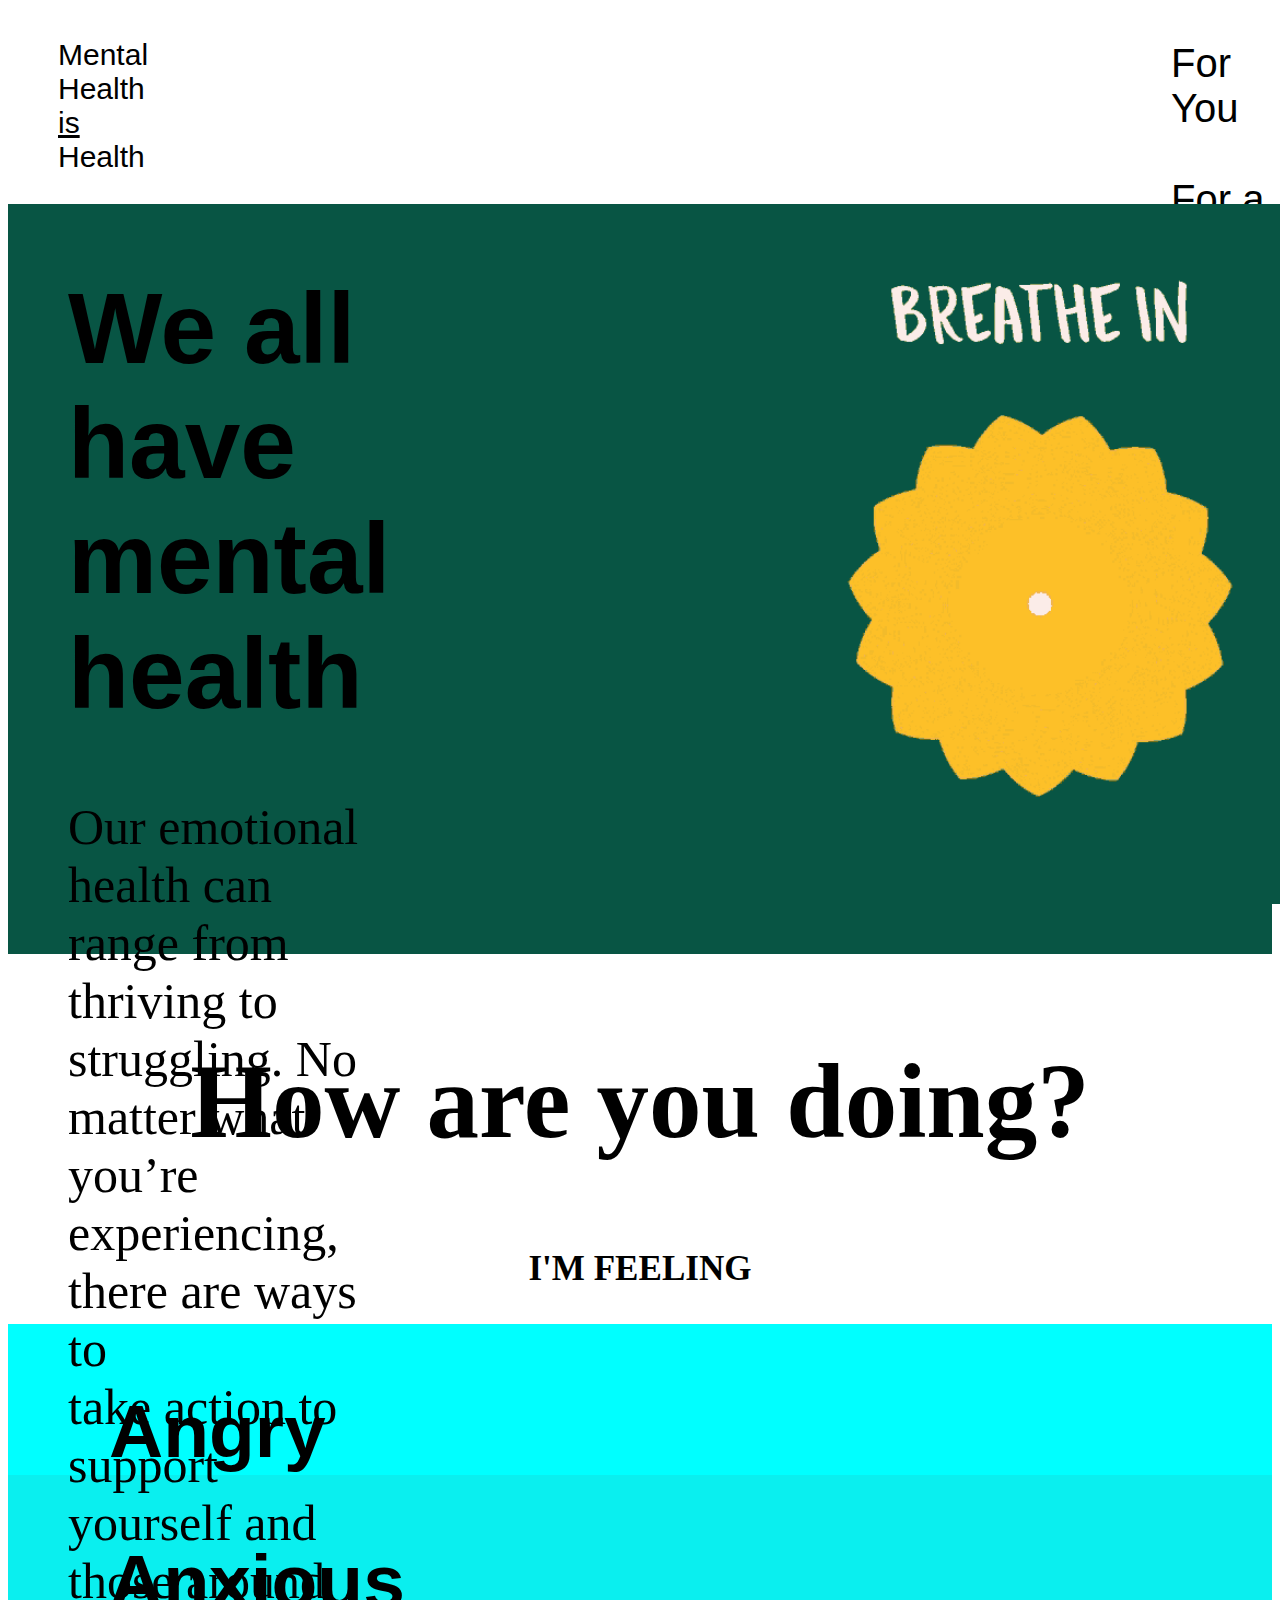
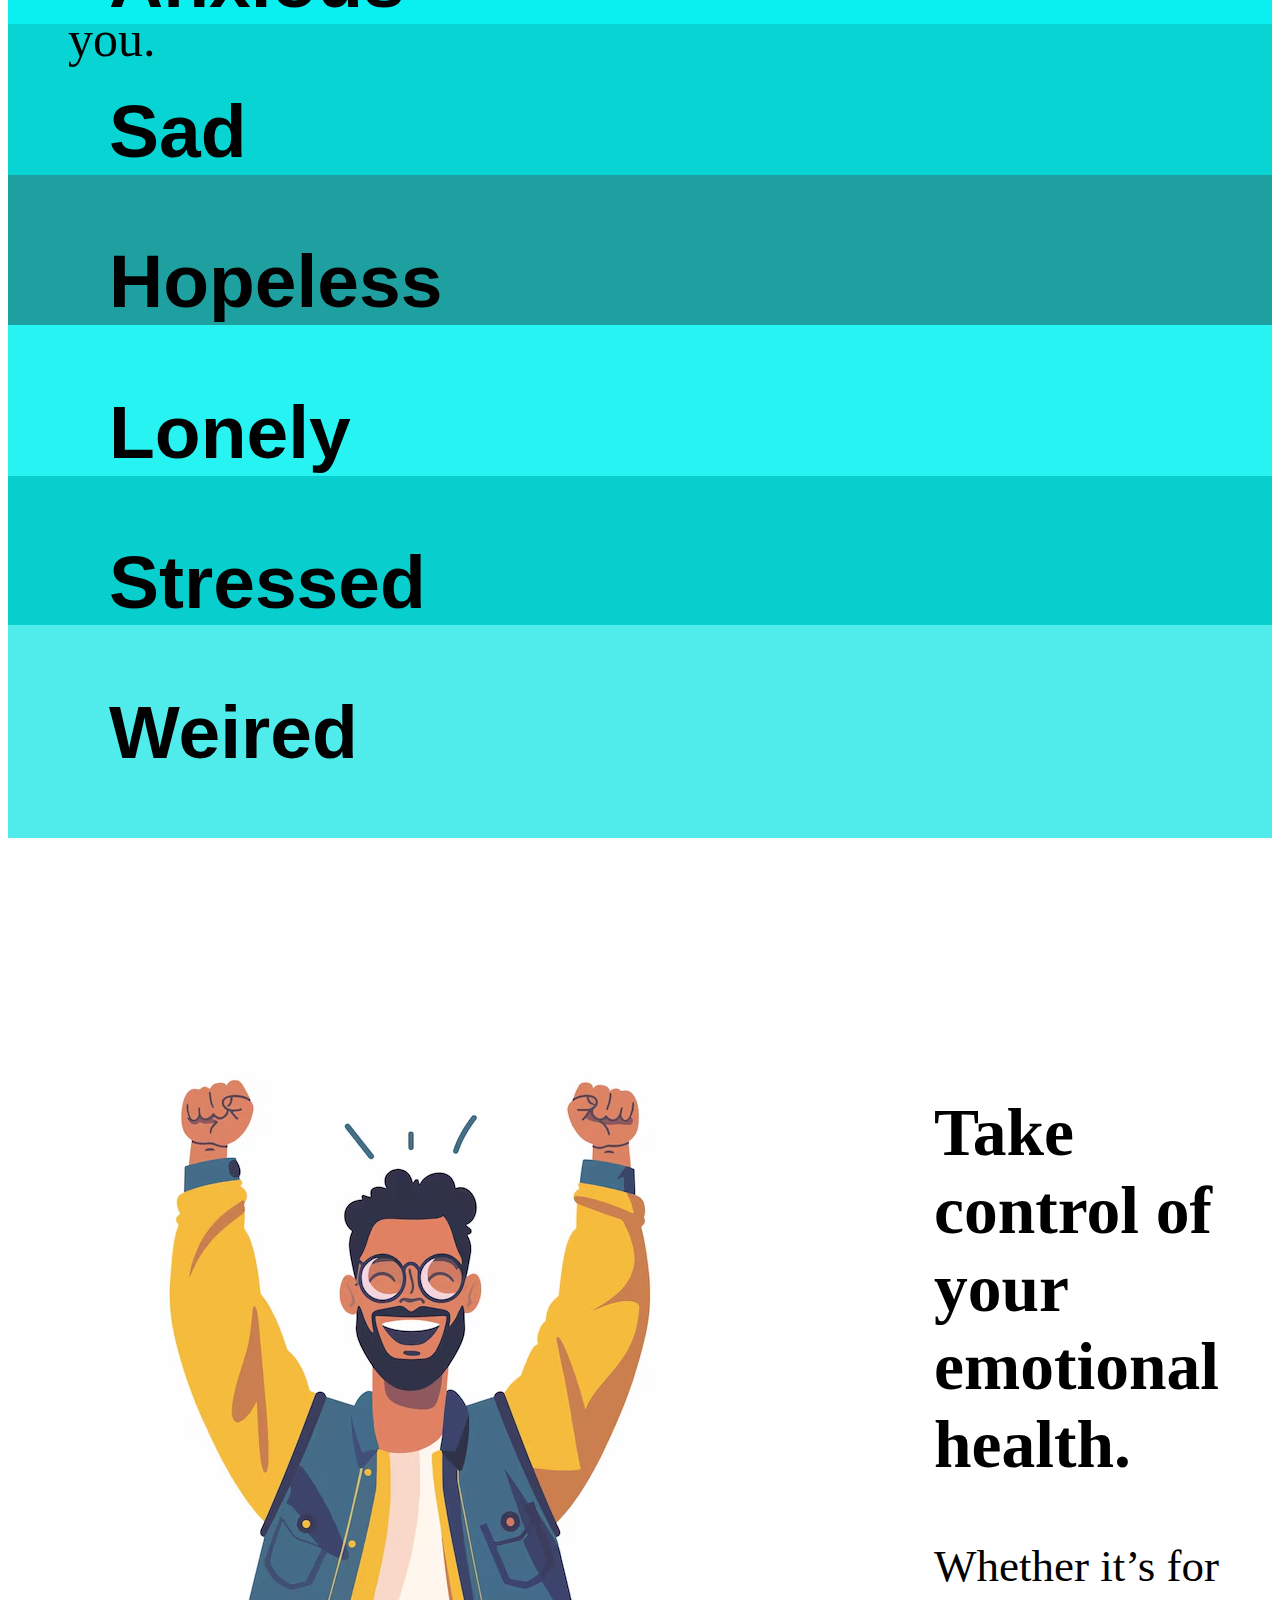
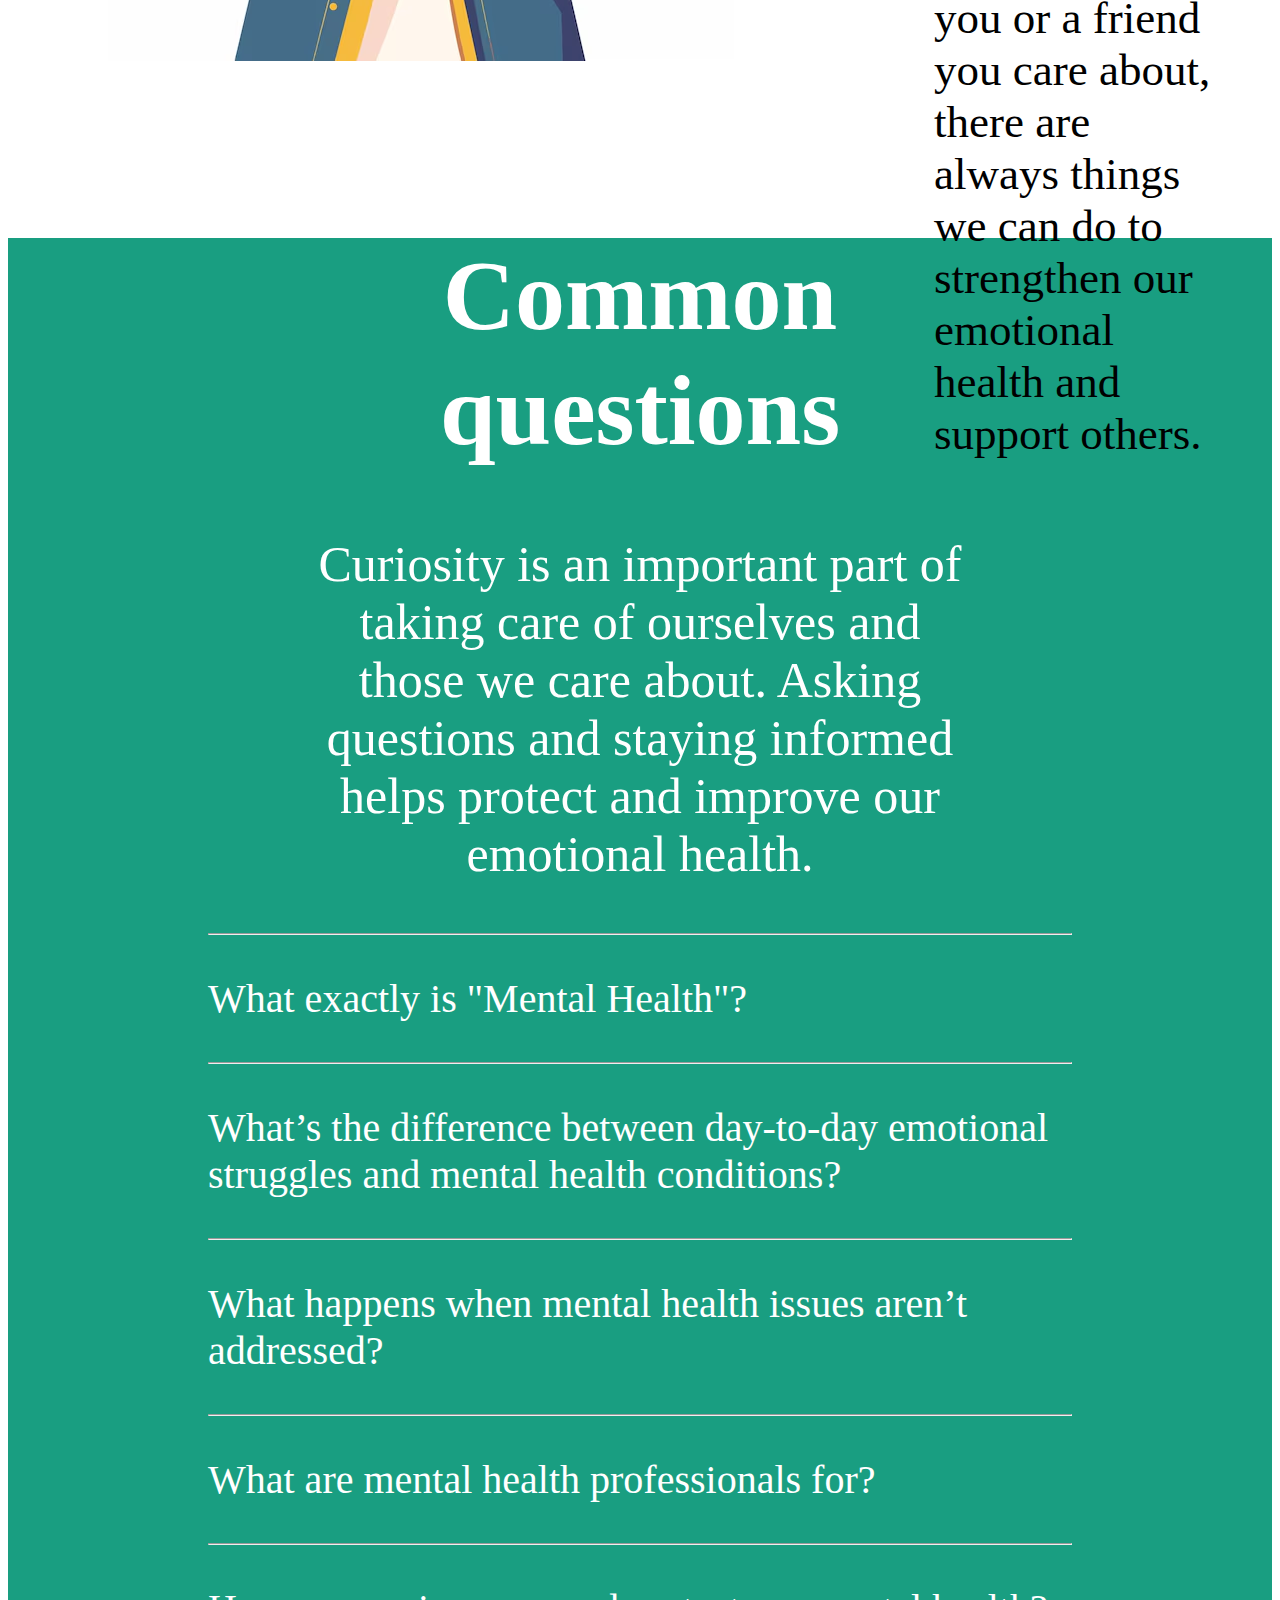
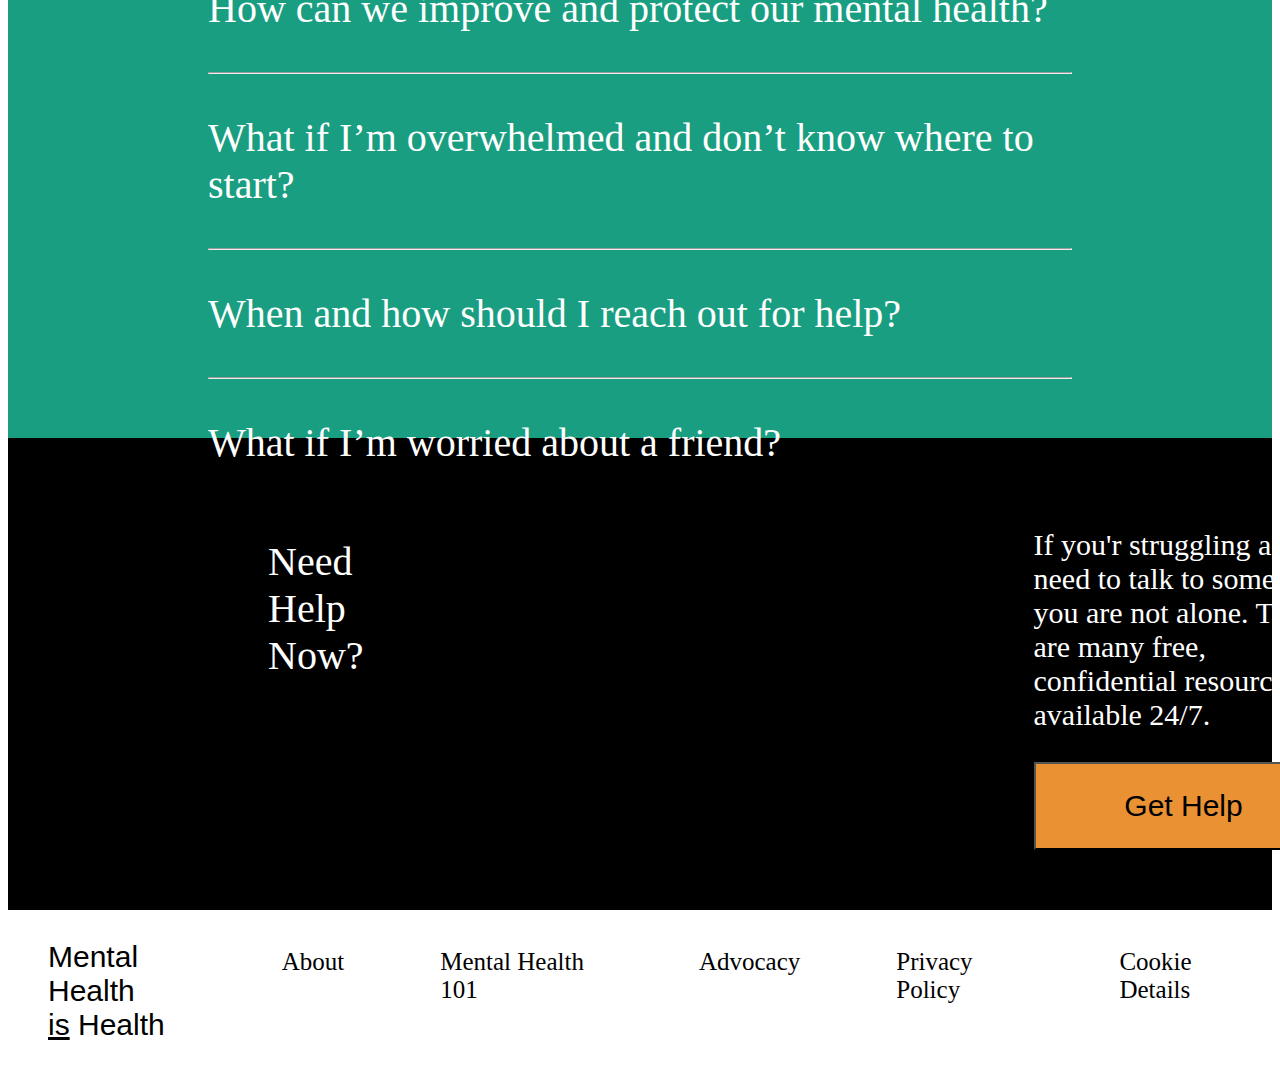
==== index.html @ 72ff442b "Add files via upload" ====
<!DOCTYPE html>
<html lang="en">
<head>
    <meta charset="UTF-8">
    <meta name="viewport" content="width=device-width, initial-scale=1.0">
    <title>Mental Health</title>
    <link rel="stylesheet" href="index.css">
</head>
<body>
    <div id="div1">
        <div id="div11">
            <p>Mental Health <br><u>is</u> Health</p>
        </div>

        <div id="div12">
            <ul>
                <li><a href="foryou.html">For You</a></li>
                <li><a href="forfriend.html">For a Friend</a></li>
                <li><a href="gethelp.html">SOS</a></li>
            </ul>
        </div>
    </div>
    <div id="div2">
        <div id="div21">
            <h1>We all have<br> mental health</h1>
            <p> Our emotional health can range from<br> thriving to struggling. No matter what<br> you’re experiencing, there are ways to<br> take action to support yourself and<br> those around you.
            </p>
        </div>
        <div id="div22">
            <a href="https://www.youtube.com/shorts/FWYkom7Enf8" target="_blank"><img src="images/breath2.gif" height="700px" width="700px" alt="no"  >
            </a>
        </div>
    </div>
    <div id="div3">
        <div id="div31">
            <h2>How are you doing?</h2>
        </div>
        <div id="div32">
            <h3>I'M FEELING</h3>
        </div>
        <div id="div33">
            <div id="div331">
                <a href="angry.html"><div id="anger"><h2>Angry</h2></div></a>
            </div>
            <div id="div332">
                <a href="anxious.html"><div id="anxious"><h2>Anxious</h2></div></a>
            </div>
            <div id="div333">
                <a href="sad.html"><div id="sad"><h2>Sad</h2></div></a>
            </div>
            <div id="div334">
                <a href="hopeless.html"><div id="hopeless"><h2>Hopeless</h2></div></a>
            </div>
            <div id="div335">
                <a href="lonely.html"><div id="lonely"><h2>Lonely</h2></div></a>
            </div>
            <div id="div336">
                <a href="streesed.html"><div id="stressed"><h2>Stressed</h2></div></a>
            </div>
            <div id="div337">
                <a href="fweired.html"><div id="weired"><h2>Weired</h2></div></a>
            </div>
            
        </div>
    </div>
    <div id="div4">
        <div id="div41"><img src="images/happy.avif" alt="no"></div>
        <div id="div42">
            <h2>Take control of your emotional health.</h2>
            <p>Whether it’s for you or a friend you care about, there are always things we can do to strengthen our emotional health and support others.</p>
        </div>
    </div>
    <div id="colour">
    <div id="div5">
        <div id="div51">
            <h1>Common questions</h1>
            <p>Curiosity is an important part of taking care of ourselves and those we care about. Asking questions and staying informed helps protect and improve our emotional health.</p>
        </div>
        <div id="div52">
            <hr>
            <a href="que.html"><p>What exactly is "Mental Health"?<p></a>
            <hr>
        </div>
        <div id="div53">
            <a href="que.html"><p>What’s the difference between day-to-day emotional struggles and mental health conditions?</p></a>
            <hr>
        </div>
        <div id="div54">
            <a href="que.html"><p>What happens when mental health issues aren’t addressed?</p></a>
            <hr>
        </div>
        <div id="div55">
            <a href="que.html"><p>What are mental health professionals for?</p></a>
            <hr>
        </div>
        <div id="div56">
            <a href="que.html"><p>How can we improve and protect our mental health?</p></a>
            <hr>
        </div>
        <div id="div57">
            <a href="que.html"><p>What if I’m overwhelmed and don’t know where to start?</p></a>
            <hr>
        </div>
        <div id="div58">
            <a href="que.html"><p>When and how should I reach out for help?</p></a>
            <hr>
        </div>
        <div id="div59">
            <a href="que.html"><p>What if I’m worried about a friend?</p></a>
            <hr>
        </div>
    </div>
</div>
    <div id="div6">
        <div id="div61">
            <p>Need Help Now?</p>
        </div>
        <div id="div62">
            <p>If you'r struggling and need to talk to someone, you are not alone. There are many free, confidential resources available 24/7. </p>
            <a href="gethelp.html"><input type="button" value="Get Help" id="get" onclick="msg()"></a>
        </div>
    </div>
    <footer>
        <p>Mental Health <br><u>is</u> Health</p> 
        <a href="about.com" >About</a>
        <a href="mentalhealth101">Mental Health 101</a>
        <a href="advocacy.com">Advocacy</a>
        <a href="privacypolicy.com">Privacy Policy</a>
        <a href="cookiedetails.com">Cookie Details</a>
    </footer>
  
    
</body>
</html>
---- index.css ----
#div1{
    background-color: white;
    margin: 0px;
    display: flex;
    }
    #div11 p{
        font-size:30px;
        font-family: 'Franklin Gothic Medium', 'Arial Narrow', Arial, sans-serif;
        color: black;

    }
    #div11{
        background-color: white;
        margin-left: 50px;
    }
    
    #div12 a{
        padding: 23px;
        float: left;
        font-size: 40px;
        text-decoration: none;
        color: black;
        font-family: 'Gill Sans', 'Gill Sans MT', Calibri, 'Trebuchet MS', sans-serif;
        
    }
    #div12 ul{
        list-style-type: none;
        padding: 0px;
        margin: 0px;
        overflow: hidden;
    }
    #div12 li{
        float: left;
    }
   
    #div12{
        margin-left: 1000px;
        margin-top: 10px;
        background-color:white;
        height: 100px;
        width: 600px;
    }
    #div12 a:link{
        color: black;
    }
    #div12 a:hover{
        color: hotpink;
        background-color: black;
    }
    #div2{
    display: flex;
    background-color: rgb(8, 85, 68);
    height: 750px;
    }
    #div21{
        margin-left: 60px;
    }
    #div21 h1{
        font-size: 100px;
        font-family: 'Trebuchet MS', 'Lucida Sans Unicode', 'Lucida Grande', 'Lucida Sans', Arial, sans-serif;
        padding: 0px;

    }
    #div21 p{
        font-size: 50px;
        
    }
    #div22{
        margin-left: 300px;
    }
    #div3{
        background-color: white;
    }
    #div31{
        background-color: white;
        text-align: center;
        font-size: 70px;
    }
    #div32{
        margin-top: 0px;
        background-color: white;
        text-align: center;
        font-size: 30px;
    }
    #div33{
        background-color: blue;
    }
    #div331{
        background-color: aqua;
        margin-left: 0px;
        padding: 1px;
        font-family: Arial, Helvetica, sans-serif;
    }
    #div331:hover{
        transform: scale(1.01);
        box-shadow: 0 0 20px 2px rgba(0,0,0,.1);
        z-index: index 2;
    }
    #div331 a{
        text-decoration: none;
        color: black;
    }
    #anger{
        font-size: 50px;
        margin-left: 100px;
        
    }
    #div332{
        background-color: rgb(10, 239, 239);
        margin-left: 0px;
        padding: 1px;
        margin-top: -62px;
    }
    #div332:hover{
        transform: scale(1.01);
        box-shadow: 0 0 20px 2px rgba(0,0,0,.1);
        z-index: index 2;
    }
    #div332 a{
        text-decoration: none;
        color: black;
    }
    #anxious{
        font-size: 50px;
        font-family: Arial, Helvetica, sans-serif;
        margin-left: 100px;
        margin-top: 10px;
    
    }
    #div333{
        background-color: rgb(9, 212, 212);
        margin-left: 0px;
        margin-top: -63px;
        padding: 1px;
    }
    #div333:hover{
        transform: scale(1.01);
        box-shadow: 0 0 20px 2px rgba(0,0,0,.1);
        z-index: index 2;
    }
    #div333 a{
        text-decoration: none;
        color: black;
    }
    #sad{
        font-size: 50px;
        margin-left: 100px;
        font-family: Arial, Helvetica, sans-serif;
        
    }
    #div334{
        background-color: rgb(31, 160, 160);
        margin-left: 0px;
        margin-top: -62px;
        padding: 1px;
    }
    #div334:hover{
        transform: scale(1.01);
        box-shadow: 0 0 20px 2px rgba(0,0,0,.1);
        z-index: index 2;
    }
    #div334 a{
        text-decoration: none;
        color: black;
    }
    #hopeless{
        font-size: 50px;
        margin-left: 100px;
        font-family: Arial, Helvetica, sans-serif;
        
    }
    #div335{
        background-color: rgb(39, 243, 243);
        margin-left: 0px;
        margin-top: -62px;
        padding: 1px;
    }
    #div335:hover{
        transform: scale(1.01);
        box-shadow: 0 0 20px 2px rgba(0,0,0,.1);
        z-index: index 2;
    }
    #div335 a{
        text-decoration: none;
        color: black;
    }
    #lonely{
        font-size: 50px;
        margin-left: 100px;
        font-family: Arial, Helvetica, sans-serif;
        
    }
    #div336{
        background-color: rgb(9, 206, 206);
        margin-left: 0px;
        margin-top: -62px;
        padding: 1px;
    }
    #div336:hover{
        transform: scale(1.01);
        box-shadow: 0 0 20px 2px rgba(0,0,0,.1);
        z-index: index 2;
    }
    #div336 a{
        text-decoration: none;
        color: black;
    }
    #stressed{
        font-size: 50px;
        margin-left: 100px;
        font-family: Arial, Helvetica, sans-serif;
        
    }
    #div337{
        background-color: rgb(80, 235, 235);
        margin-left: 0px;
        margin-top: -63px;
        padding: 1px;
    }
    #div337:hover{
        transform: scale(1.01);
        box-shadow: 0 0 20px 2px rgba(0,0,0,.1);
        z-index: index 2;
    }
    #div337 a{
        text-decoration: none;
        color: black;
    }
    #weired{
        font-size: 50px;
        margin-left: 100px;
        font-family: Arial, Helvetica, sans-serif;
        
    }
    footer{
    background-color: white;
    margin-left: 40px;
    display: flex;

    }
    footer p{
        
        font-size:30px;
        font-family: 'Franklin Gothic Medium', 'Arial Narrow', Arial, sans-serif;
        color: black;
    }
    footer a{
        padding: 23px;
        float: left;
        font-size: 25px;
        text-decoration: none;
        color: black;
        margin-top: 15px;
        margin-left: 50px;
    }

    #div4{
        display: flex;
        margin-left: 0px;
        height: 700px;
        margin-top: 200px;
    }
    #div41{
        margin-left: 100px;
    }
    #div42{
        margin-left: 200px;
        margin-right: 200px;
        font-size: 45px;
    }
    #colour{
        background-color: rgb(25, 158, 129);
    }
    #div5{
        margin-top: 100px;
        color: white;
        height: 1800px;
    }
    #div51{        
        font-size: 50px;
        margin-left: 300px;
        margin-right: 300px;
        text-align: center;
    }
    #div52{
        font-size: 40px;
        margin-left: 200px;
        margin-right: 200px; 
    }
    #div52:hover{
        transform: scale(1.01);
        box-shadow: 0 0 20px 2px rgba(0,0,0,.1);
        z-index: index 2;
    }
    #div52 a{
        text-decoration: none;
        color: white;
    }
    #div53{
        font-size: 40px;
        margin-left: 200px;
        margin-right: 200px;
    }
    #div53:hover{
        transform: scale(1.01);
        box-shadow: 0 0 20px 2px rgba(0,0,0,.1);
        z-index: index 2;
    }
    #div53 a{
        text-decoration: none;
        color: white;
    }
    #div54{
        font-size: 40px;
        margin-left: 200px;
        margin-right: 200px;
    }
    #div54:hover{
        transform: scale(1.01);
        box-shadow: 0 0 20px 2px rgba(0,0,0,.1);
        z-index: index 2;
    }
    #div54 a{
        text-decoration: none;
        color: white;
    }
    #div55{
        font-size: 40px;
        margin-left: 200px;
        margin-right: 200px;
    }
    #div55:hover{
        transform: scale(1.01);
        box-shadow: 0 0 20px 2px rgba(0,0,0,.1);
        z-index: index 2;
    }
    #div55 a{
        text-decoration: none;
        color: white;
    }
    #div56{
        font-size: 40px;
        margin-left: 200px;
        margin-right: 200px;
    }
    #div56:hover{
        transform: scale(1.01);
        box-shadow: 0 0 20px 2px rgba(0,0,0,.1);
        z-index: index 2;
    }
    #div56 a{
        text-decoration: none;
        color: white;
    }
    #div57{
        font-size: 40px;
        margin-left: 200px;
        margin-right: 200px;
    }
    #div57:hover{
        transform: scale(1.01);
        box-shadow: 0 0 20px 2px rgba(0,0,0,.1);
        z-index: index 2;
    }
    #div57 a{
        text-decoration: none;
        color: white;
    }
    #div58{
        font-size: 40px;
        margin-left: 200px;
        margin-right: 200px;
    }
    #div58:hover{
        transform: scale(1.01);
        box-shadow: 0 0 20px 2px rgba(0,0,0,.1);
        z-index: index 2;
    }
    #div58 a{
        text-decoration: none;
        color: white;
    }
    #div59{
        font-size: 40px;
        margin-left: 200px;
        margin-right: 200px;
    }
    #div59:hover{
        transform: scale(1.01);
        box-shadow: 0 0 20px 2px rgba(0,0,0,.1);
        z-index: index 2;
    }
    #div59 a{
        text-decoration: none;
        color: white;
    }
    #div6{
        background-color: black;
        display: flex;
        color: white;
    }
    #div61{
        font-size: 40px;
        margin-left: 200px;
        padding: 60px;
        
    }
    #div62{
        font-size: 30px;
        margin-left: 550px;
        margin-right: 200px;
        padding: 60px;
    }
    #get{
        padding: 25px;
        width: 300px;
        font-size: 30px;
        background-color: rgb(233, 145, 51);
        color: black;
    }
    #get:hover{
        transform: scale(1.01);
        box-shadow: 0 0 20px 2px rgba(0,0,0,.1);
        z-index: index 2;
    }
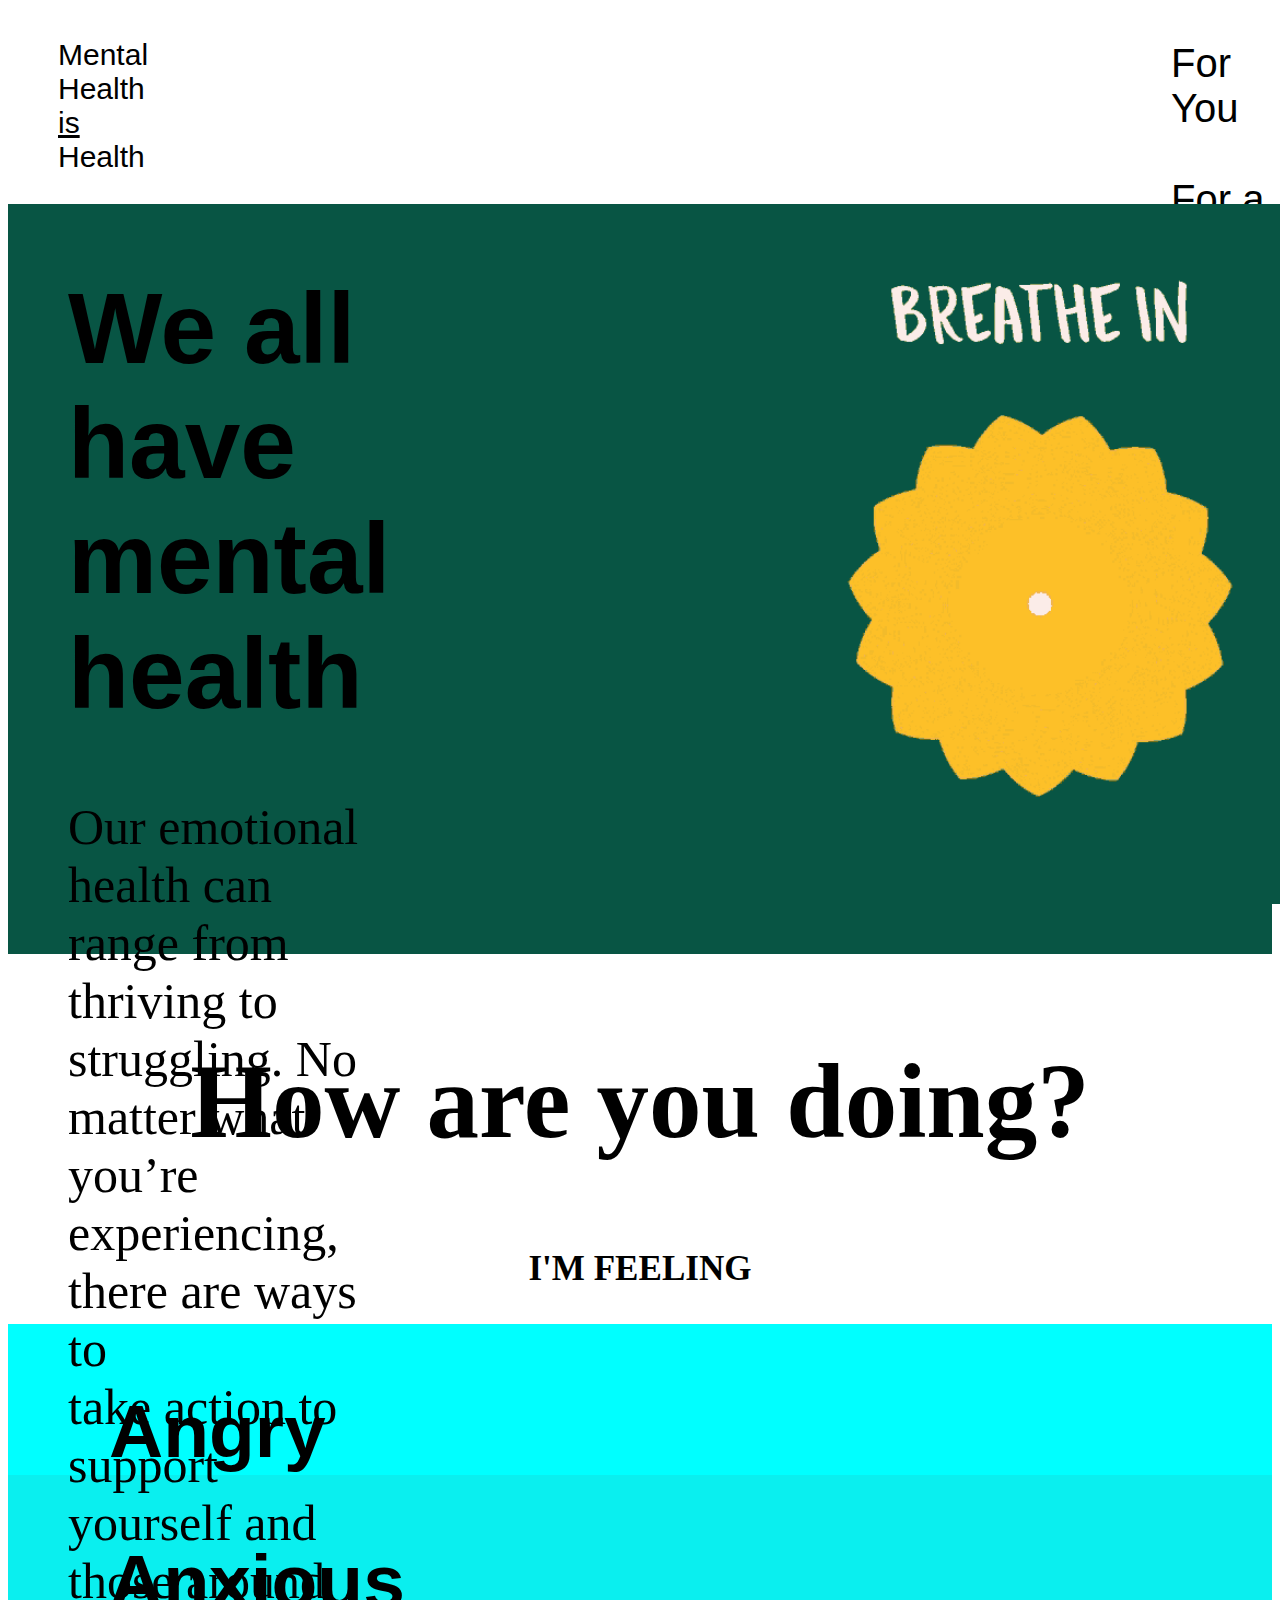
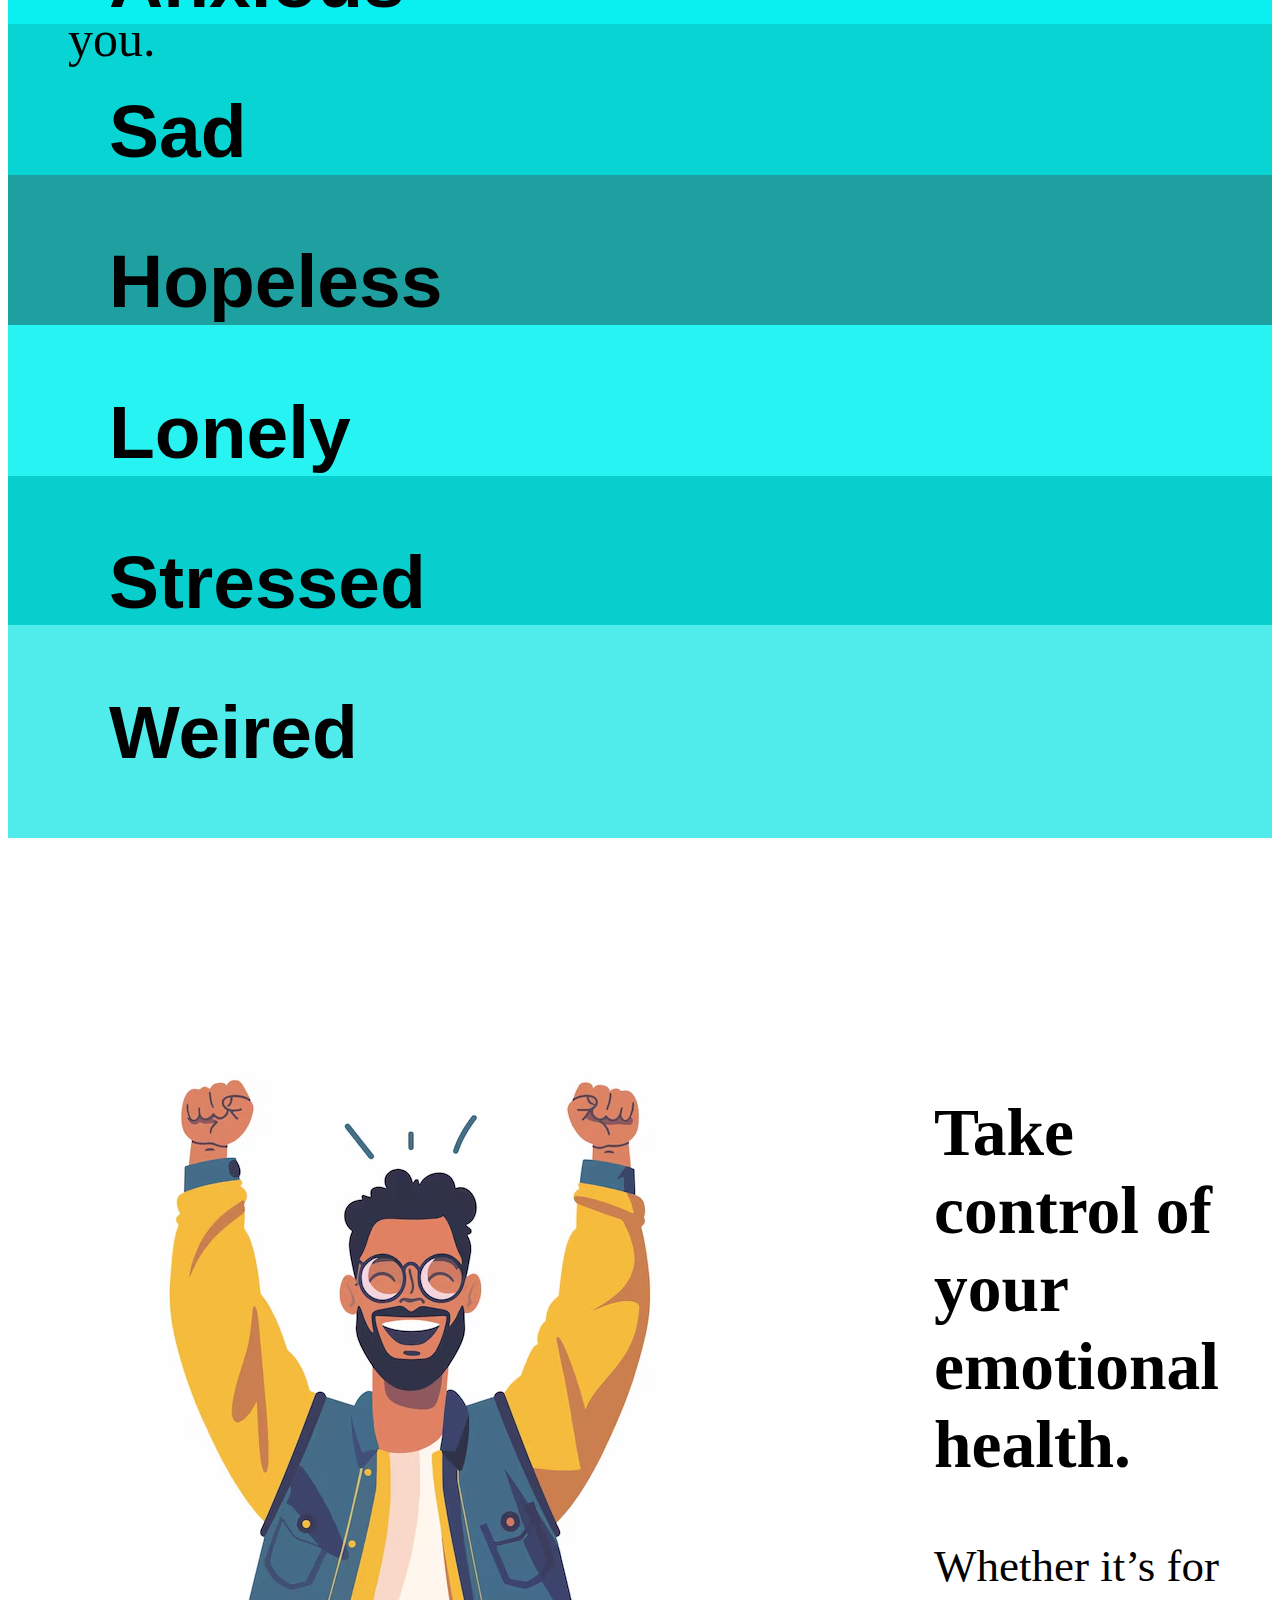
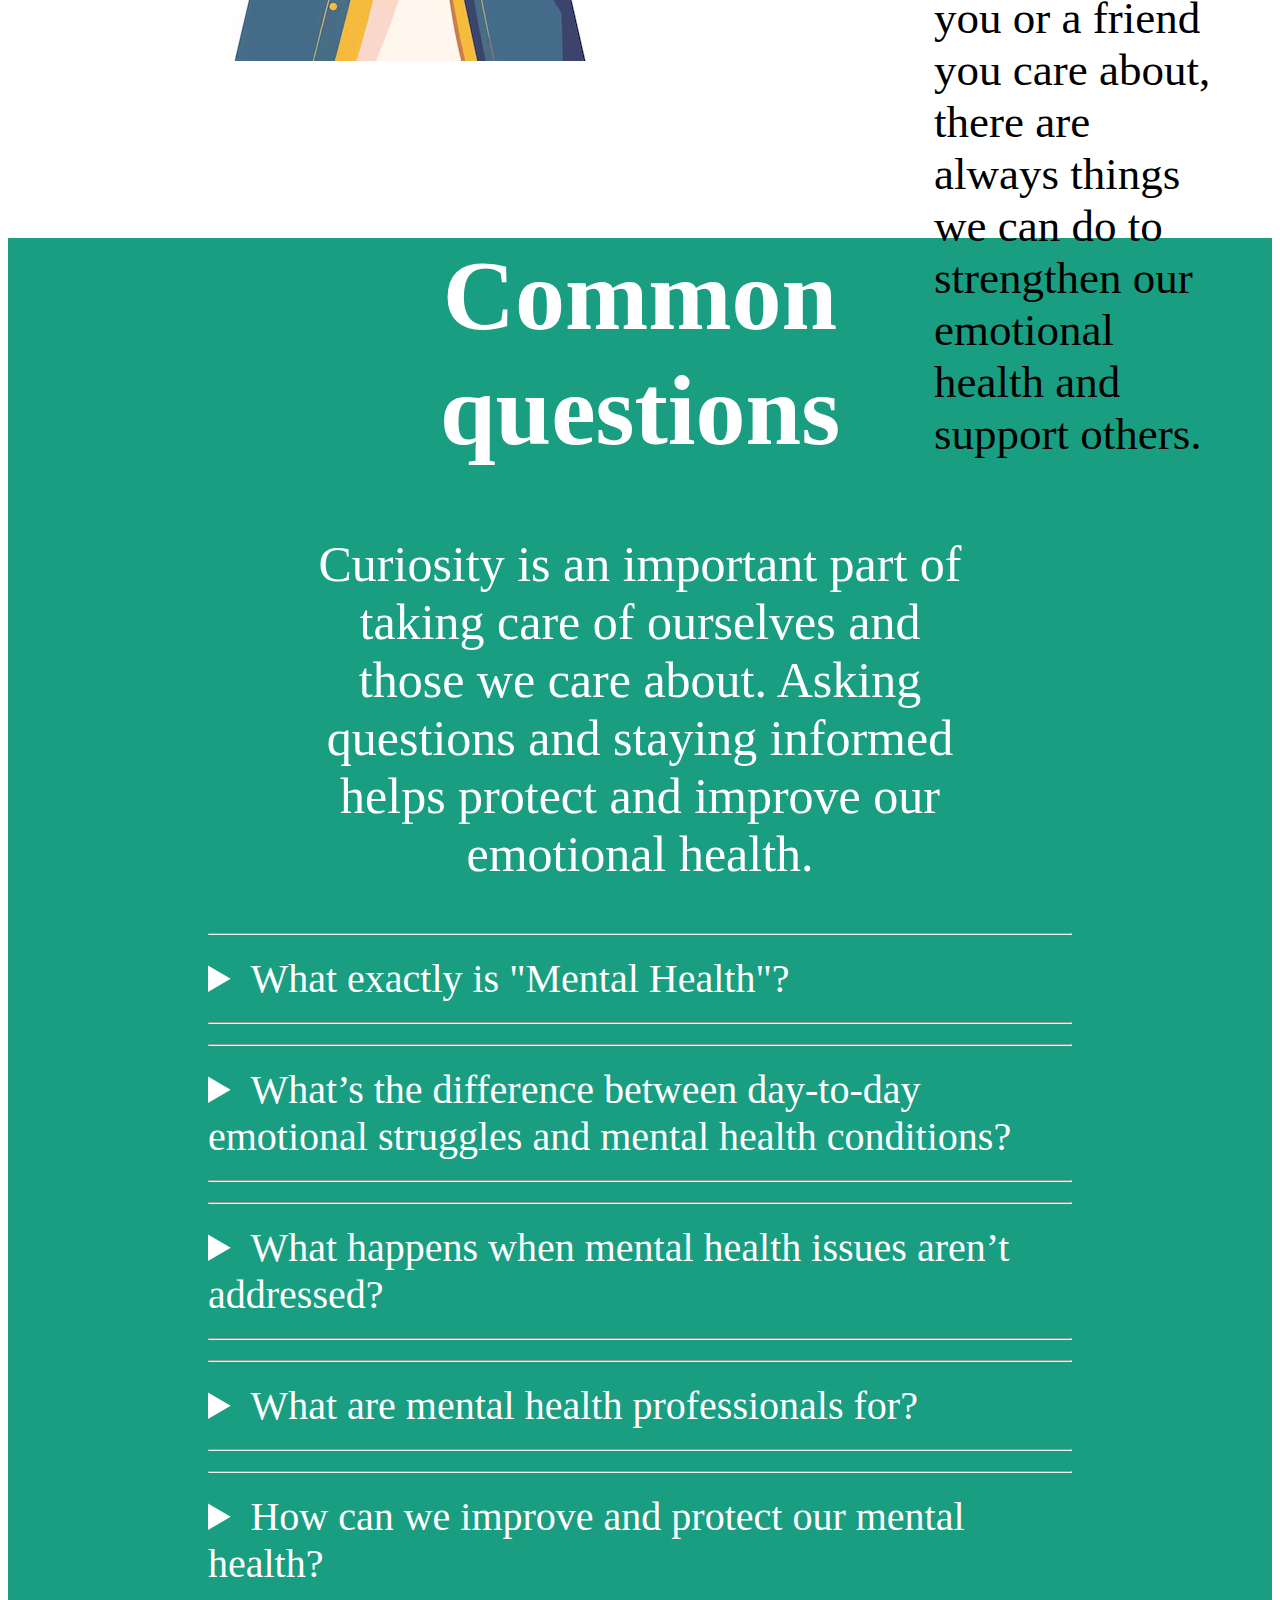
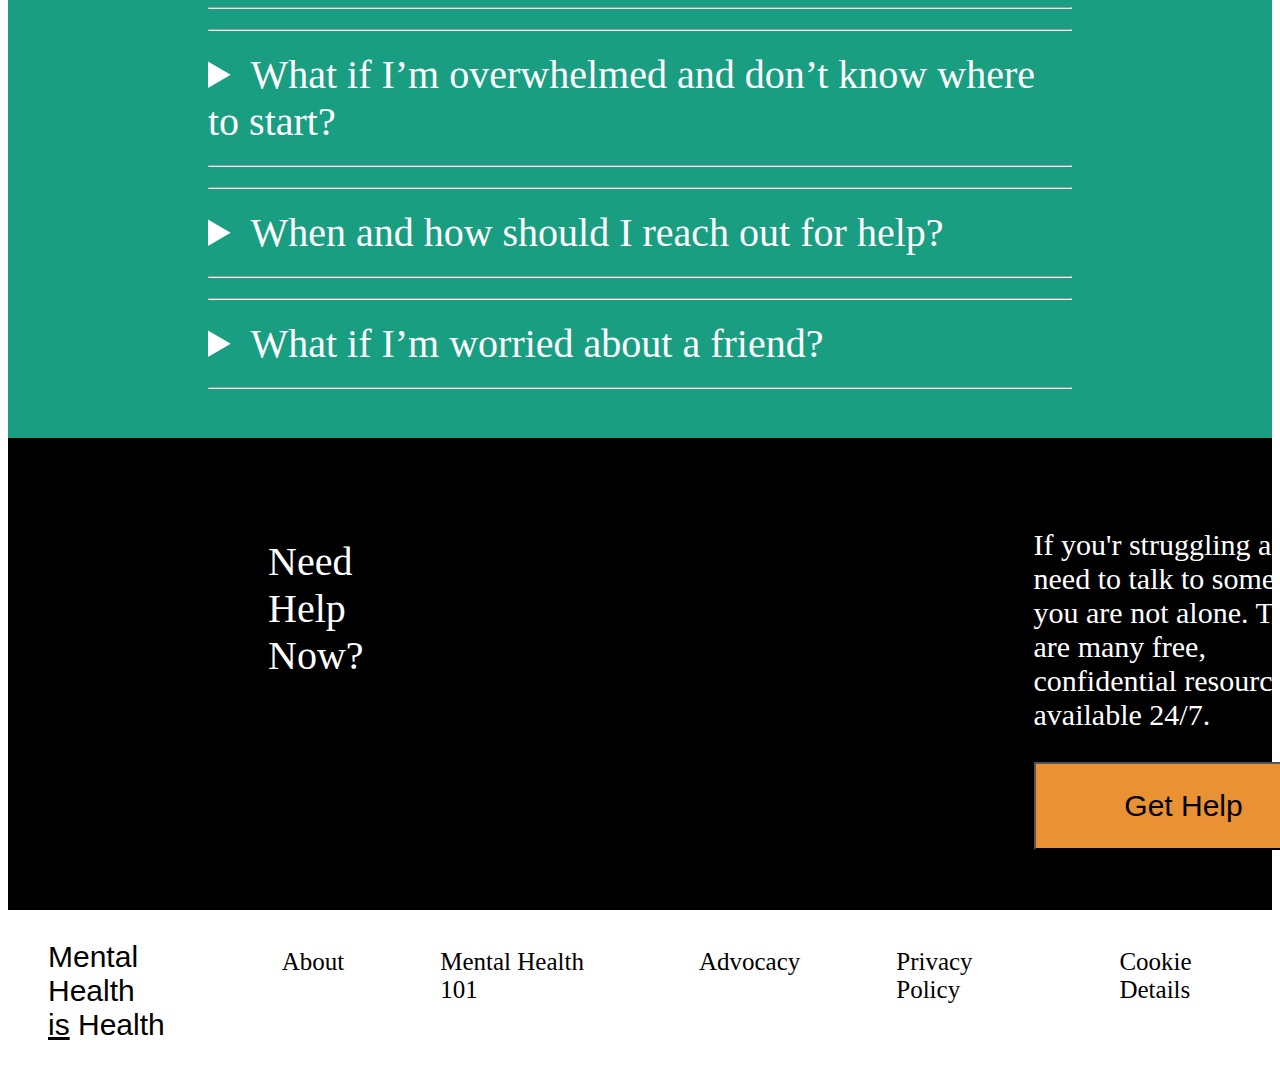
==== commit 451ae843: "Add files via upload" ====
--- a/index.html
+++ b/index.html
@@ -16,7 +16,7 @@
             <ul>
                 <li><a href="foryou.html">For You</a></li>
                 <li><a href="forfriend.html">For a Friend</a></li>
-                <li><a href="gethelp.html">SOS</a></li>
+                <li><a href="#div6">SOS</a></li>
             </ul>
         </div>
     </div>
@@ -78,35 +78,88 @@
         </div>
         <div id="div52">
             <hr>
-            <a href="que.html"><p>What exactly is "Mental Health"?<p></a>
+            <details>
+            <summary>
+            What exactly is "Mental Health"?
+            </summary>
+            <p>Good question, because “mental health” can mean different things to different people. Mental health is a continuum that stretches from where we’re feeling good to the other end of the continuum where we’re struggling because of a challenge or a condition like depression. Where we are on that continuum is influenced by various factors. Some we can control (how we take care of ourselves or our support networks) and some we can’t (our genetics or how we were raised).
+                <br><br>
+            When our mental health is strong it can help us thrive. When we’re struggling, we may need to seek out self-care and coping practices, and/or the support of professionals.</p>
+            </details>
             <hr>
         </div>
         <div id="div53">
-            <a href="que.html"><p>What’s the difference between day-to-day emotional struggles and mental health conditions?</p></a>
+            <hr>
+            <details>
+            <summary>
+            What’s the difference between day-to-day emotional struggles and mental health conditions?
+            </summary>
+            <p>We can feel depressed or anxious without experiencing a mental health condition such as  depression or an anxiety disorder. Mental health conditions (sometimes referred to as mental illnesses) are defined by the length and intensity of our negative feelings and behaviors. The distinction between feeling anxious and having an anxiety disorder depends on how deeply those feelings affect our lives and how long that impact lasts. The important thing to remember is that mental health conditions are treatable and manageable. With the right support, we can move from struggling back across the continuum to thriving.</p>
+            </details>
             <hr>
         </div>
         <div id="div54">
-            <a href="que.html"><p>What happens when mental health issues aren’t addressed?</p></a>
+            <hr>
+            <details>
+            <summary>
+            What happens when mental health issues aren’t addressed?
+            </summary>
+            <p>As much as we may try to cope, most mental health challenges will have a negative impact on our lives. We may struggle in school, lose a job because of performance issues, endure financial stress or damage relationships. And the most severe negative outcomes include substance misuse, dangerous behaviors, self-harm, and suicide. That’s why you should never ignore any concerns you have for the mental health and well-being of yourself or someone you know. Speak up, start conversations and find support. You can learn more about where to start here.</p>
+            </details>
             <hr>
         </div>
         <div id="div55">
-            <a href="que.html"><p>What are mental health professionals for?</p></a>
+            <hr>
+            <details>
+            <summary>
+            What are mental health professionals for?
+            </summary>
+            <p>When we physically feel sick, get injured, or have pain, we go to our doctor.  When things don’t feel right emotionally, think of mental health professionals the same way. Counselors, therapists, psychologists and psychiatrists are trained to help us with everyday stress, navigating tough break-ups, dealing with grief or financial struggles, as well as treating medical conditions like depression. Their support can include talk therapy, medication, lifestyle changes and coping strategies. Mental health is just as important as physical health, and it’s okay to ask for help and get support. Because we all need it sometimes.</p>
+            </details>
             <hr>
         </div>
         <div id="div56">
-            <a href="que.html"><p>How can we improve and protect our mental health?</p></a>
+            <hr>
+            <details>
+            <summary>
+            How can we improve and protect our mental health?
+            </summary>
+            <p>Like our physical health, there are aspects of our mental health that we need to understand and manage the best we can, taking positive actions to feel better today and protecting our emotional well-being from future problems. Actively practicing self-care (exercising, meditation, getting enough sleep) and developing good coping strategies (journaling, talking with friends, gratitude exercises), can make us more resilient and protected when we do face challenges or difficult situations. It’s also important to reach out for support and discuss our feelings if we need it.</p>
+            </details>
             <hr>
         </div>
         <div id="div57">
-            <a href="que.html"><p>What if I’m overwhelmed and don’t know where to start?</p></a>
+            <hr>
+            <details>
+            <summary>
+            What if I’m overwhelmed and don’t know where to start?
+            </summary>
+            <p>Sometimes feelings get so intense, it’s hard to pinpoint exactly what we’re feeling, what’s causing us to feel that way and how to even begin to deal with it. We get it, and we’ve got you. Head over to Mental Health 101 to get started.
+                <br><br>
+            And if you need support or to talk with someone ASAP, check out these options for finding professional help.</p>
+            </details>
             <hr>
         </div>
         <div id="div58">
-            <a href="que.html"><p>When and how should I reach out for help?</p></a>
+            <hr>
+            <details>
+            <summary>
+            When and how should I reach out for help?
+            </summary>
+            <p>You can reach out for support any time and for any reason. Some people may think that mental health professionals such as therapists, psychologists and counselors, are only for when things get really bad or for medical conditions like depression or eating disorders. But really, these professionals are trained to help us develop plans to deal with stress, manage difficult relationships, cope with tough or traumatic experiences or just feel better and improve our quality of life. If thoughts, feelings or challenges are interfering with work, school, relationships or enjoying life, it’s important to actively reach out for help.</p>
+            </details>
             <hr>
         </div>
         <div id="div59">
-            <a href="que.html"><p>What if I’m worried about a friend?</p></a>
+            <hr>
+            <details>
+            <summary>
+            What if I’m worried about a friend?
+            </summary>
+            <p>No matter how close we are to someone, it’s not always easy for them to reveal that they’re in pain or they need help.  So if you sense  that a friend is struggling emotionally or having a hard time, don’t ignore it. Instead start the conversation and be there for them. 
+                <br><br>
+            And check out the For a Friend page for warning signs that a friend is struggling, tips on talking to them and ways you can offer support while taking care of yourself.</p>
+            </details>
             <hr>
         </div>
     </div>
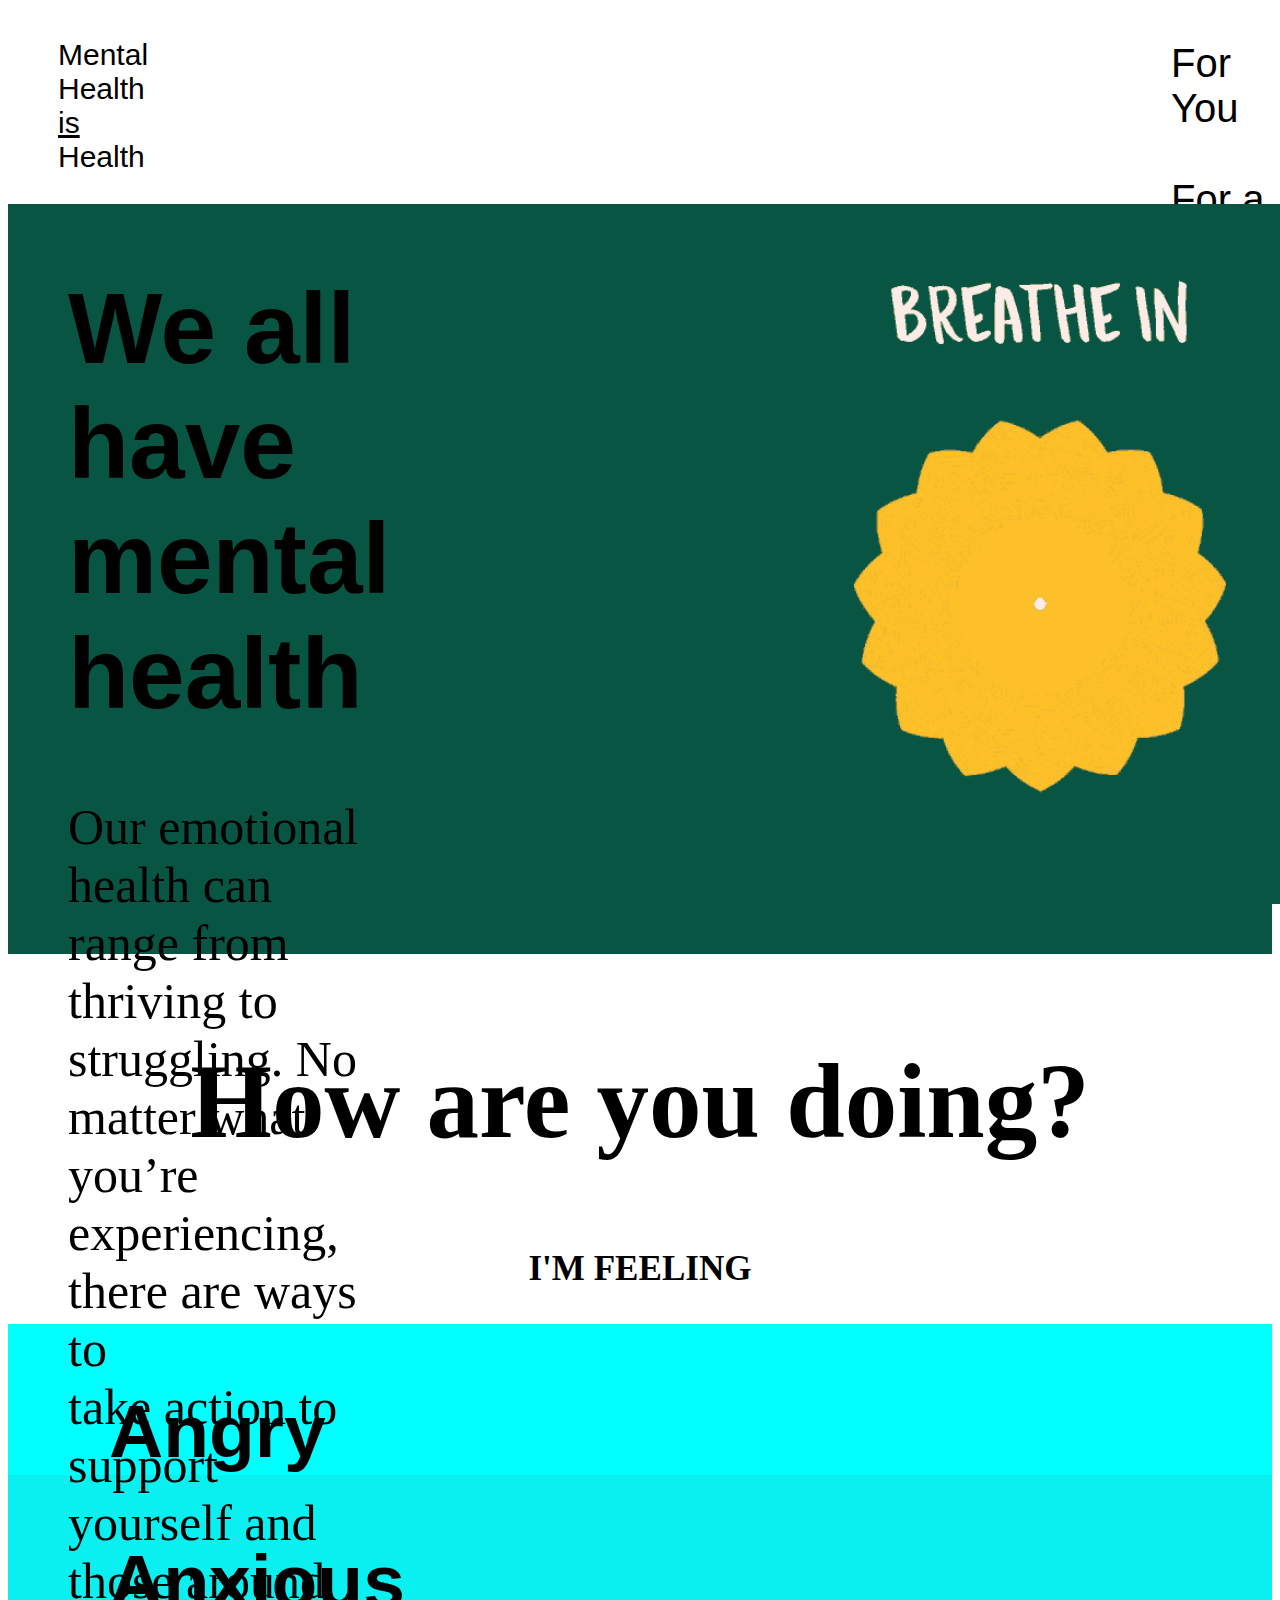
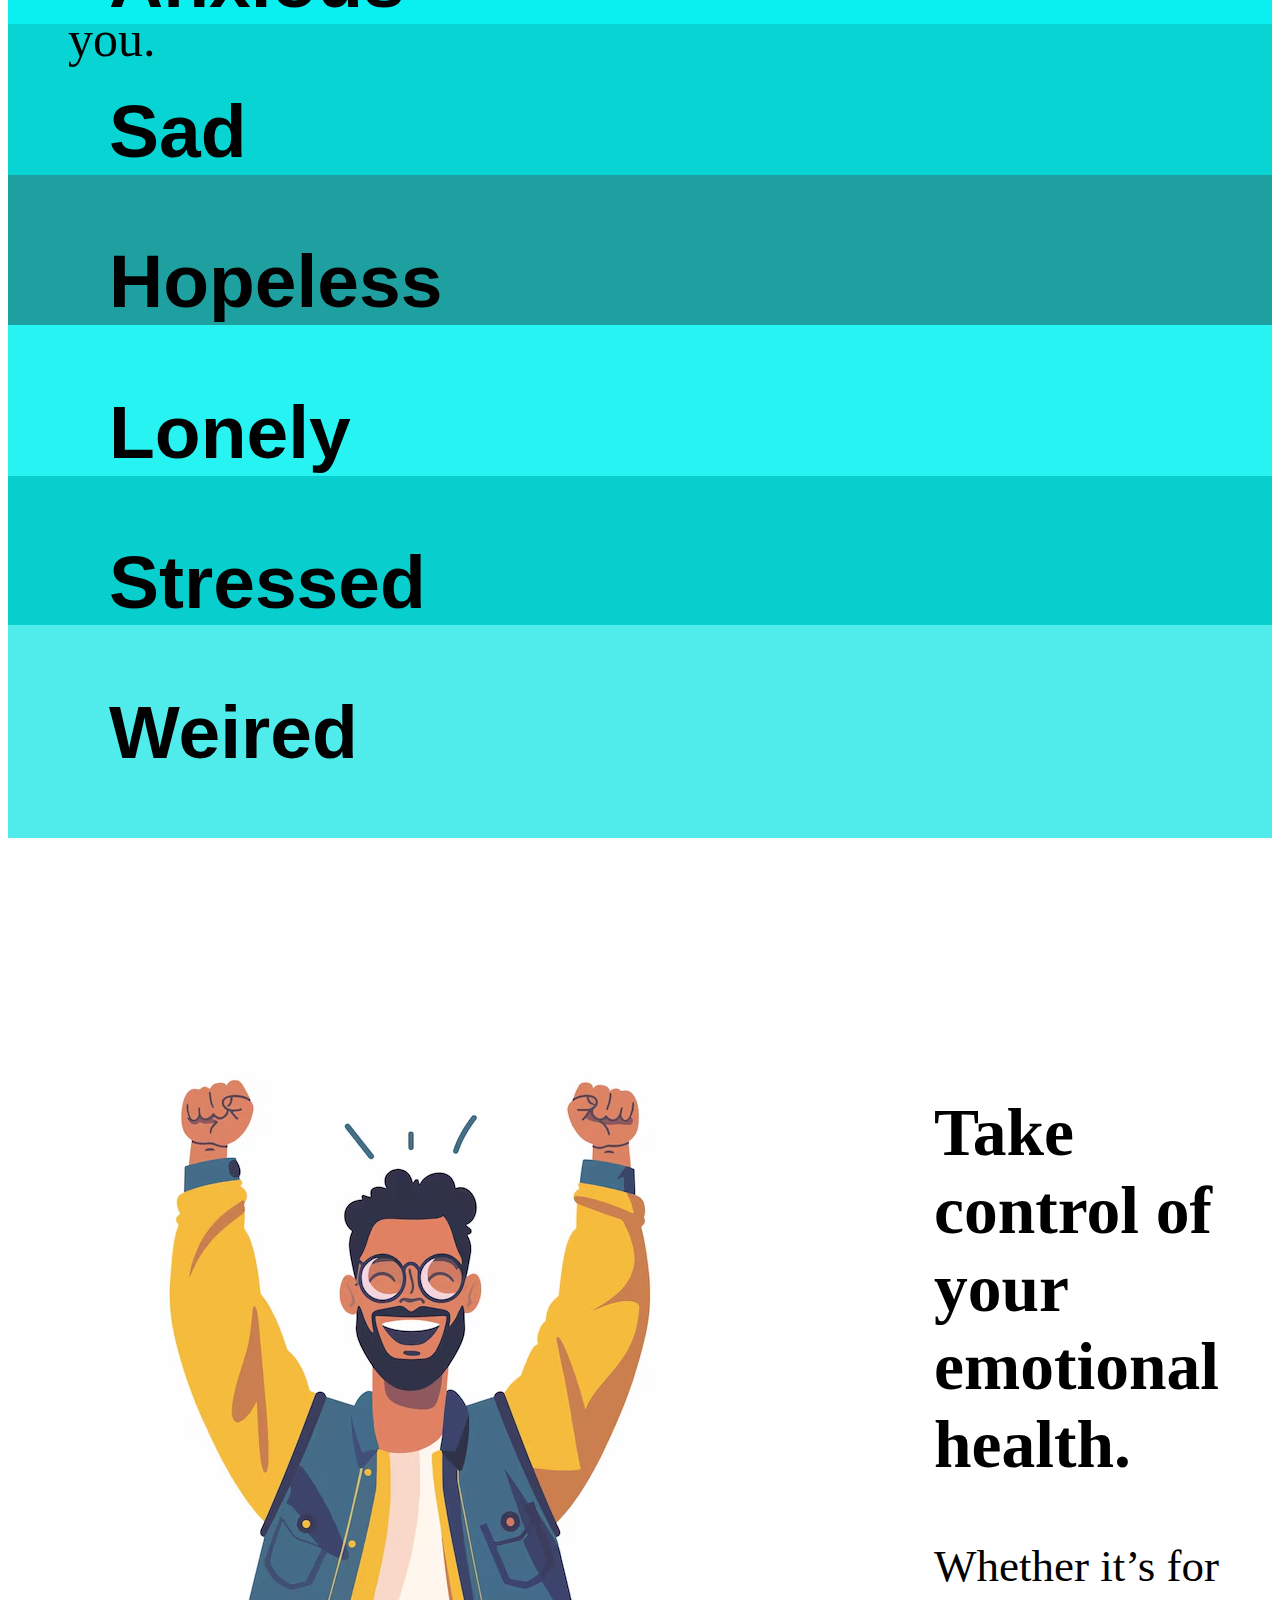
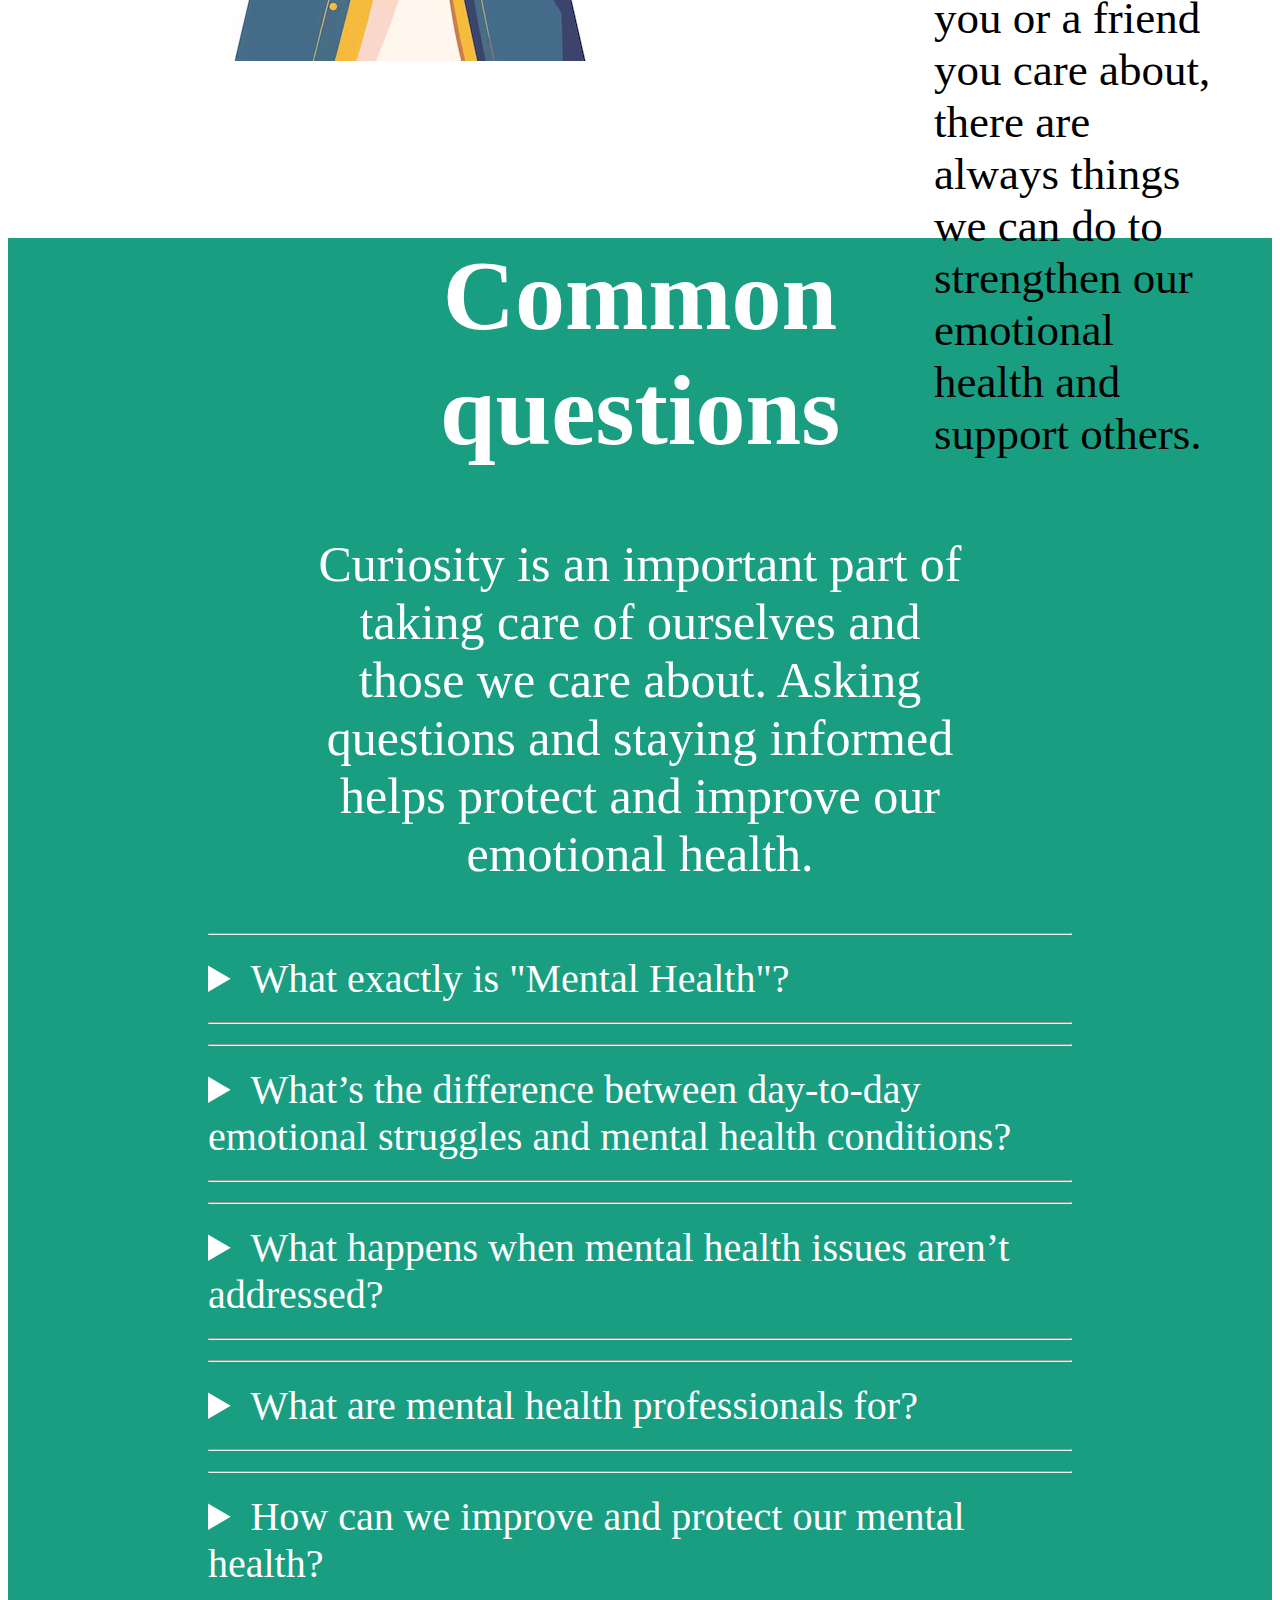
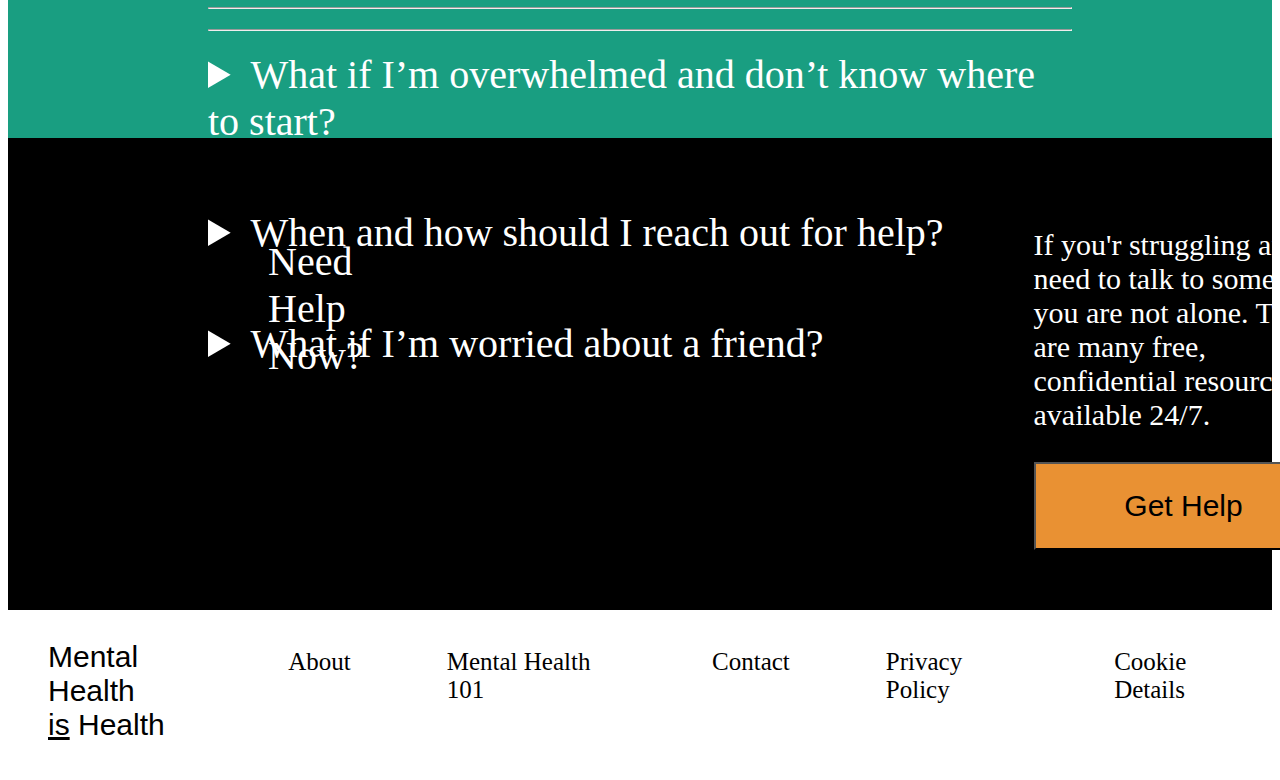
==== commit fd8ac141: "Add files via upload" ====
--- a/index.html
+++ b/index.html
@@ -175,11 +175,11 @@
     </div>
     <footer>
         <p>Mental Health <br><u>is</u> Health</p> 
-        <a href="about.com" >About</a>
-        <a href="mentalhealth101">Mental Health 101</a>
-        <a href="advocacy.com">Advocacy</a>
-        <a href="privacypolicy.com">Privacy Policy</a>
-        <a href="cookiedetails.com">Cookie Details</a>
+        <a href="about.html" >About</a>
+        <a href="unauthorise.html">Mental Health 101</a>
+        <a href="unauthorise.html">Contact</a>
+        <a href="unauthorise.html">Privacy Policy</a>
+        <a href="unauthorise.html">Cookie Details</a>
     </footer>
   
     
--- a/index.css
+++ b/index.css
@@ -274,7 +274,7 @@
     #div5{
         margin-top: 100px;
         color: white;
-        height: 1800px;
+        height: 1500px;
     }
     #div51{        
         font-size: 50px;
